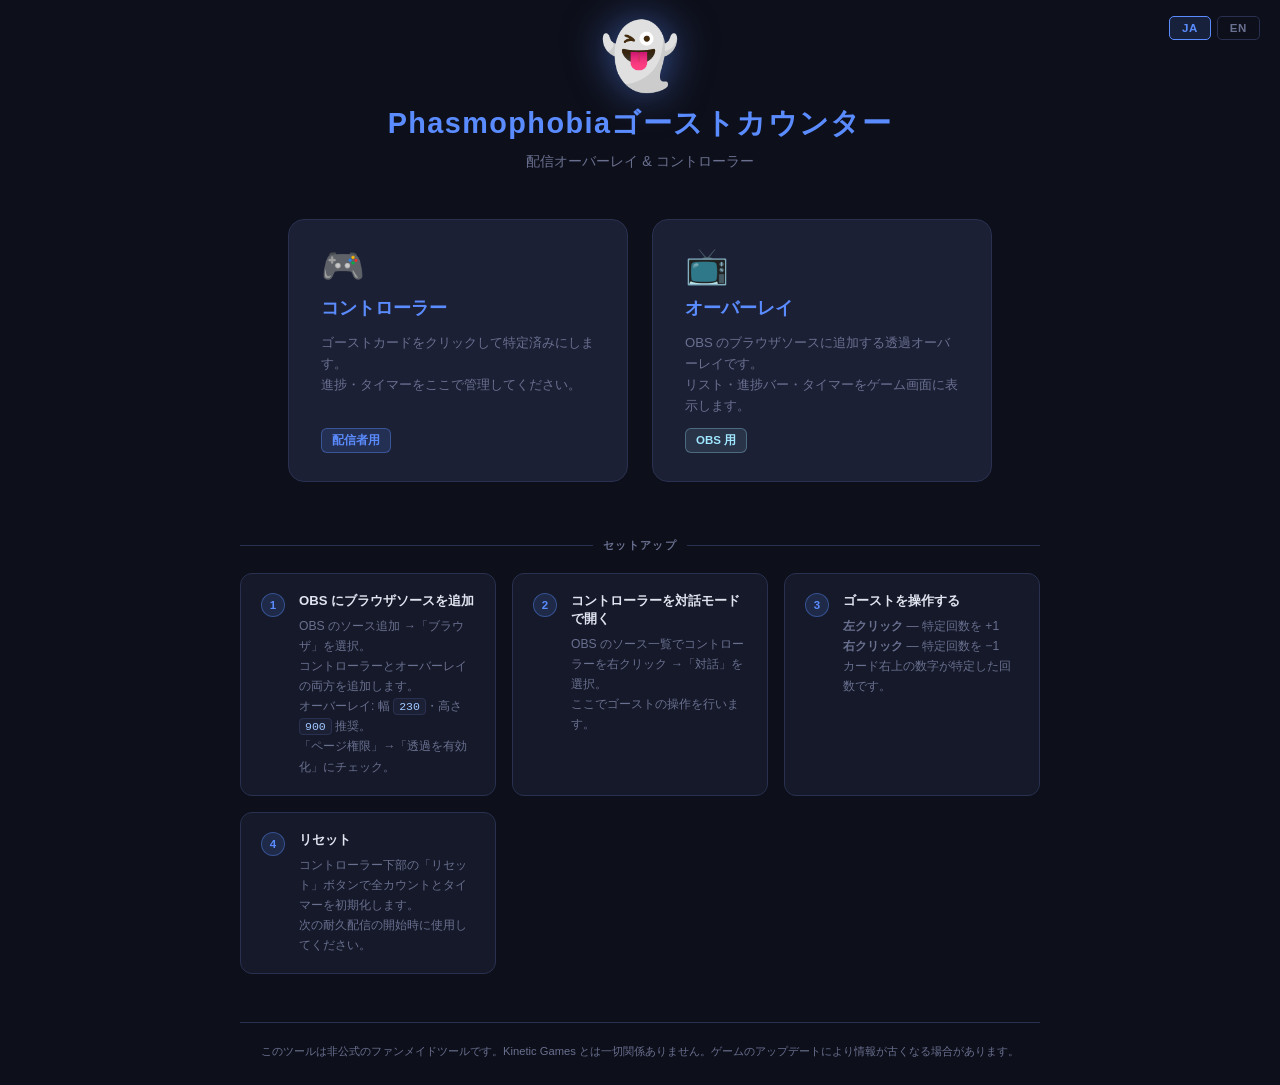
==== index.html @ 04e46573 "初期ファイルの追加" ====
<!DOCTYPE html>
<html lang="ja">
<head>
  <meta charset="UTF-8">
  <meta name="viewport" content="width=device-width, initial-scale=1.0">
  <title>Phasmophobiaゴーストカウンター</title>
  <link rel="icon" href="data:image/svg+xml,<svg xmlns='http://www.w3.org/2000/svg' viewBox='0 0 100 100'><text y='.9em' font-size='90'>👻</text></svg>">
  <link rel="stylesheet" href="css/index.css">
</head>
<body>

  <div class="lang-toggle">
    <button id="btn-ja" onclick="setLang('ja')">JA</button>
    <button id="btn-en" onclick="setLang('en')">EN</button>
  </div>

  <div class="hero">
    <div class="ghost-icon">👻</div>
    <h1 id="heroTitle">Phasmophobiaゴーストカウンター</h1>
    <p id="heroSub">配信オーバーレイ & コントローラー</p>
  </div>

  <div class="cards">
    <a href="/controller.html" class="card">
      <div class="card-icon">🎮</div>
      <div class="card-title" id="ctrlTitle">コントローラー</div>
      <div class="card-desc" id="ctrlDesc">
        ゴーストカードをクリックして特定済みにします。<br>
        進捗・タイマーをここで管理してください。
      </div>
      <span class="card-tag tag-controller" id="ctrlTag">配信者用</span>
    </a>

    <a href="/overlay.html" target="_blank" class="card">
      <div class="card-icon">📺</div>
      <div class="card-title" id="ovrlTitle">オーバーレイ</div>
      <div class="card-desc" id="ovrlDesc">
        OBS のブラウザソースに追加する透過オーバーレイです。<br>
        リスト・進捗バー・タイマーをゲーム画面に表示します。
      </div>
      <span class="card-tag tag-overlay" id="ovrlTag">OBS 用</span>
    </a>
  </div>

  <div class="setup">
    <div class="setup-title" id="setupTitle">セットアップ</div>
    <div class="setup-grid">

      <div class="step-card">
        <div class="step-num">1</div>
        <div>
          <div class="step-title" id="s1Title">OBS にブラウザソースを追加</div>
          <div class="step-body" id="s1Body">
            OBS のソース追加 →「ブラウザ」を選択。<br>
            コントローラーとオーバーレイの両方を追加します。<br>
            オーバーレイ: 幅 <code>230</code>・高さ <code>900</code> 推奨。<br>
            「ページ権限」→「透過を有効化」にチェック。
          </div>
        </div>
      </div>

      <div class="step-card">
        <div class="step-num">2</div>
        <div>
          <div class="step-title" id="s2Title">コントローラーを対話モードで開く</div>
          <div class="step-body" id="s2Body">
            OBS のソース一覧でコントローラーを右クリック →「対話」を選択。<br>
            ここでゴーストの操作を行います。
          </div>
        </div>
      </div>

      <div class="step-card">
        <div class="step-num">3</div>
        <div>
          <div class="step-title" id="s3Title">ゴーストを操作する</div>
          <div class="step-body" id="s3Body">
            <b>左クリック</b> — 特定回数を +1<br>
            <b>右クリック</b> — 特定回数を −1<br>
            カード右上の数字が特定した回数です。
          </div>
        </div>
      </div>

      <div class="step-card">
        <div class="step-num">4</div>
        <div>
          <div class="step-title" id="s4Title">リセット</div>
          <div class="step-body" id="s4Body">
            コントローラー下部の「リセット」ボタンで全カウントとタイマーを初期化します。<br>
            次の耐久配信の開始時に使用してください。
          </div>
        </div>
      </div>

    </div>
  </div>

  <footer class="disclaimer">
    <p id="disclaimerText"></p>
  </footer>

  <script>
    const STRINGS = {
      ja: {
        title:     'Phasmophobiaゴーストカウンター',
        hero:      '配信オーバーレイ & コントローラー',
        ctrlTitle: 'コントローラー',
        ctrlDesc:  'ゴーストカードをクリックして特定済みにします。<br>進捗・タイマーをここで管理してください。',
        ctrlTag:      '配信者用',
        overlayTitle: 'オーバーレイ',
        overlayDesc:  'OBS のブラウザソースに追加する透過オーバーレイです。<br>リスト・進捗バー・タイマーをゲーム画面に表示します。',
        overlayTag:   'OBS 用',
        setup:     'セットアップ',
        s1Title:   'OBS にブラウザソースを追加',
        s1Body:    'OBS のソース追加 →「ブラウザ」を選択。<br>コントローラーとオーバーレイの両方を追加します。<br>オーバーレイ: 幅 <code>230</code>・高さ <code>900</code> 推奨。<br>「ページ権限」→「透過を有効化」にチェック。',
        s2Title:   'コントローラーを対話モードで開く',
        s2Body:    'OBS のソース一覧でコントローラーを右クリック →「対話」を選択。<br>ここでゴーストの操作を行います。',
        s3Title:   'ゴーストを操作する',
        s3Body:    '<b>左クリック</b> — 特定回数を +1<br><b>右クリック</b> — 特定回数を −1<br>カード右上の数字が特定した回数です。',
        s4Title:   'リセット',
        s4Body:    'コントローラー下部の「リセット」ボタンで全カウントとタイマーを初期化します。<br>次の耐久配信の開始時に使用してください。',
        disclaimer: 'このツールは非公式のファンメイドツールです。Kinetic Games とは一切関係ありません。ゲームのアップデートにより情報が古くなる場合があります。',
      },
      en: {
        title:     'Phasmophobia Ghost Counter',
        hero:      'Streaming Overlay & Controller',
        ctrlTitle: 'Controller',
        ctrlDesc:  'Click ghost cards to mark them as identified.<br>Manage progress and timer here.',
        ctrlTag:      'For Streamer',
        overlayTitle: 'Overlay',
        overlayDesc:  'Transparent overlay to add as a browser source in OBS.<br>Displays ghost list, progress bar, and timer on your game screen.',
        overlayTag:   'For OBS',
        setup:     'Setup',
        s1Title:   'Add Browser Sources in OBS',
        s1Body:    'Add Source → Browser in OBS.<br>Add both the controller and overlay as sources.<br>Overlay: Recommended width <code>230</code>, height <code>900</code>.<br>Check "Allow transparency".',
        s2Title:   'Open Controller in Interactive Mode',
        s2Body:    'Right-click the controller source in OBS → select "Interact".<br>Use this to operate the ghost counter during your stream.',
        s3Title:   'Manage Ghosts',
        s3Body:    '<b>Left click</b> — identify +1<br><b>Right click</b> — identify −1<br>The number in the top-right corner is the count.',
        s4Title:   'Reset',
        s4Body:    'Use the Reset button at the bottom of the controller to reset all counts and timer.<br>Use at the start of each marathon stream.',
        disclaimer: 'This is an unofficial fan-made tool. Not affiliated with or endorsed by Kinetic Games. Game data may become outdated after updates.',
      },
    };

    let lang = localStorage.getItem('phasmo_lang') || 'ja';

    function applyLang() {
      const s = STRINGS[lang];
      document.documentElement.lang = lang;
      document.title = s.title;
      document.getElementById('heroTitle').textContent = s.title;
      document.getElementById('heroSub').textContent = s.hero;
      document.getElementById('ctrlTitle').textContent = s.ctrlTitle;
      document.getElementById('ctrlDesc').innerHTML = s.ctrlDesc;
      document.getElementById('ctrlTag').textContent = s.ctrlTag;
      document.getElementById('ovrlTitle').textContent = s.overlayTitle;
      document.getElementById('ovrlDesc').innerHTML = s.overlayDesc;
      document.getElementById('ovrlTag').textContent = s.overlayTag;
      document.getElementById('setupTitle').textContent = s.setup;
      document.getElementById('s1Title').textContent = s.s1Title;
      document.getElementById('s1Body').innerHTML = s.s1Body;
      document.getElementById('s2Title').textContent = s.s2Title;
      document.getElementById('s2Body').innerHTML = s.s2Body;
      document.getElementById('s3Title').textContent = s.s3Title;
      document.getElementById('s3Body').innerHTML = s.s3Body;
      document.getElementById('s4Title').textContent = s.s4Title;
      document.getElementById('s4Body').innerHTML = s.s4Body;
      document.getElementById('btn-ja').classList.toggle('active', lang === 'ja');
      document.getElementById('btn-en').classList.toggle('active', lang === 'en');

      document.getElementById('disclaimerText').textContent = s.disclaimer;
    }

    function setLang(newLang) {
      lang = newLang;
      localStorage.setItem('phasmo_lang', lang);
      applyLang();
    }

    applyLang();
  </script>

  <script data-name="BMC-Widget" data-cfasync="false" src="https://cdnjs.buymeacoffee.com/1.0.0/widget.prod.min.js" data-id="mumeiapps" data-description="Support me on Buy me a coffee!" data-message="アプリを使用していただきありがとうございます！このアプリを気に入っていただけたら、支援していただけると励みになります！Thank you for using our app!
If you like this app, your support would be greatly appreciated!" data-color="#5F7FFF" data-position="Right" data-x_margin="18" data-y_margin="18"></script>
</body>
</html>
---- css/index.css ----
*, *::before, *::after { box-sizing: border-box; margin: 0; padding: 0; }

:root {
  --bg: #0d0f1a;
  --surface: #151929;
  --surface2: #1c2035;
  --border: #2a3050;
  --accent: #5b8cff;
  --accent-glow: #3a6aff44;
  --text: #e0e4f0;
  --text-muted: #6a7090;
}

body {
  background: var(--bg);
  color: var(--text);
  font-family: 'Segoe UI', 'Hiragino Sans', sans-serif;
  min-height: 100vh;
  display: flex;
  flex-direction: column;
  align-items: center;
  justify-content: center;
  padding: 24px;
}

.lang-toggle {
  position: fixed;
  top: 16px;
  right: 20px;
  display: flex;
  align-items: center;
  gap: 6px;
}

.lang-toggle button {
  background: transparent;
  border: 1px solid var(--border);
  color: var(--text-muted);
  padding: 5px 12px;
  border-radius: 5px;
  font-size: 0.72rem;
  font-weight: 700;
  cursor: pointer;
  transition: all 0.2s;
  letter-spacing: 0.05em;
}

.lang-toggle button.active {
  background: rgba(91, 140, 255, 0.15);
  border-color: var(--accent);
  color: var(--accent);
}

.lang-toggle button:hover:not(.active) {
  border-color: var(--text-muted);
  color: var(--text);
}

.hero {
  text-align: center;
  margin-bottom: 48px;
}

.ghost-icon {
  font-size: 4rem;
  line-height: 1;
  margin-bottom: 16px;
  filter: drop-shadow(0 0 20px #5b8cff88);
}

.hero h1 {
  font-size: 1.8rem;
  font-weight: 700;
  color: var(--accent);
  letter-spacing: 0.05em;
  margin-bottom: 8px;
}

.hero p {
  font-size: 0.9rem;
  color: var(--text-muted);
}

.cards {
  display: flex;
  gap: 24px;
  flex-wrap: wrap;
  justify-content: center;
  max-width: 800px;
  width: 100%;
}

.card {
  background: var(--surface2);
  border: 1px solid var(--border);
  border-radius: 16px;
  padding: 28px 32px;
  text-decoration: none;
  color: var(--text);
  flex: 1;
  min-width: 260px;
  max-width: 340px;
  transition: all 0.2s ease;
  display: flex;
  flex-direction: column;
  gap: 12px;
}

.card:hover {
  border-color: var(--accent);
  box-shadow: 0 0 24px var(--accent-glow);
  transform: translateY(-3px);
}

.card-icon {
  font-size: 2.2rem;
  line-height: 1;
}

.card-title {
  font-size: 1.15rem;
  font-weight: 700;
  color: var(--accent);
}

.card-desc {
  font-size: 0.82rem;
  color: var(--text-muted);
  line-height: 1.6;
}

.card-tag {
  display: inline-block;
  margin-top: auto;
  padding: 4px 10px;
  border-radius: 6px;
  font-size: 0.72rem;
  font-weight: 600;
  align-self: flex-start;
}

.tag-controller {
  background: rgba(91, 140, 255, 0.15);
  border: 1px solid rgba(91, 140, 255, 0.4);
  color: var(--accent);
}

.tag-overlay {
  background: rgba(160, 232, 255, 0.1);
  border: 1px solid rgba(160, 232, 255, 0.3);
  color: #a0e8ff;
}

.setup {
  margin-top: 56px;
  max-width: 800px;
  width: 100%;
}

.setup-title {
  font-size: 0.7rem;
  font-weight: 700;
  letter-spacing: 0.12em;
  text-transform: uppercase;
  color: var(--text-muted);
  margin-bottom: 20px;
  display: flex;
  align-items: center;
  gap: 10px;
}

.setup-title::before,
.setup-title::after {
  content: '';
  flex: 1;
  height: 1px;
  background: var(--border);
}

.setup-grid {
  display: grid;
  grid-template-columns: repeat(auto-fill, minmax(220px, 1fr));
  gap: 16px;
}

.step-card {
  background: var(--surface);
  border: 1px solid var(--border);
  border-radius: 12px;
  padding: 18px 20px;
  display: flex;
  gap: 14px;
}

.step-num {
  width: 24px;
  height: 24px;
  border-radius: 50%;
  background: rgba(91, 140, 255, 0.15);
  border: 1px solid rgba(91, 140, 255, 0.4);
  color: var(--accent);
  font-size: 0.72rem;
  font-weight: 700;
  display: flex;
  align-items: center;
  justify-content: center;
  flex-shrink: 0;
  margin-top: 1px;
}

.step-title {
  font-size: 0.82rem;
  font-weight: 700;
  color: var(--text);
  margin-bottom: 6px;
}

.step-body {
  font-size: 0.76rem;
  color: var(--text-muted);
  line-height: 1.65;
}

.step-body code {
  background: var(--surface2);
  border: 1px solid var(--border);
  border-radius: 4px;
  padding: 1px 5px;
  font-family: 'Consolas', 'Courier New', monospace;
  font-size: 0.72rem;
  color: #a0c8ff;
}

.disclaimer {
  margin-top: 48px;
  padding-top: 20px;
  border-top: 1px solid var(--border);
  max-width: 800px;
  width: 100%;
  text-align: center;
}

.disclaimer p {
  font-size: 0.7rem;
  color: var(--text-muted);
  line-height: 1.6;
}
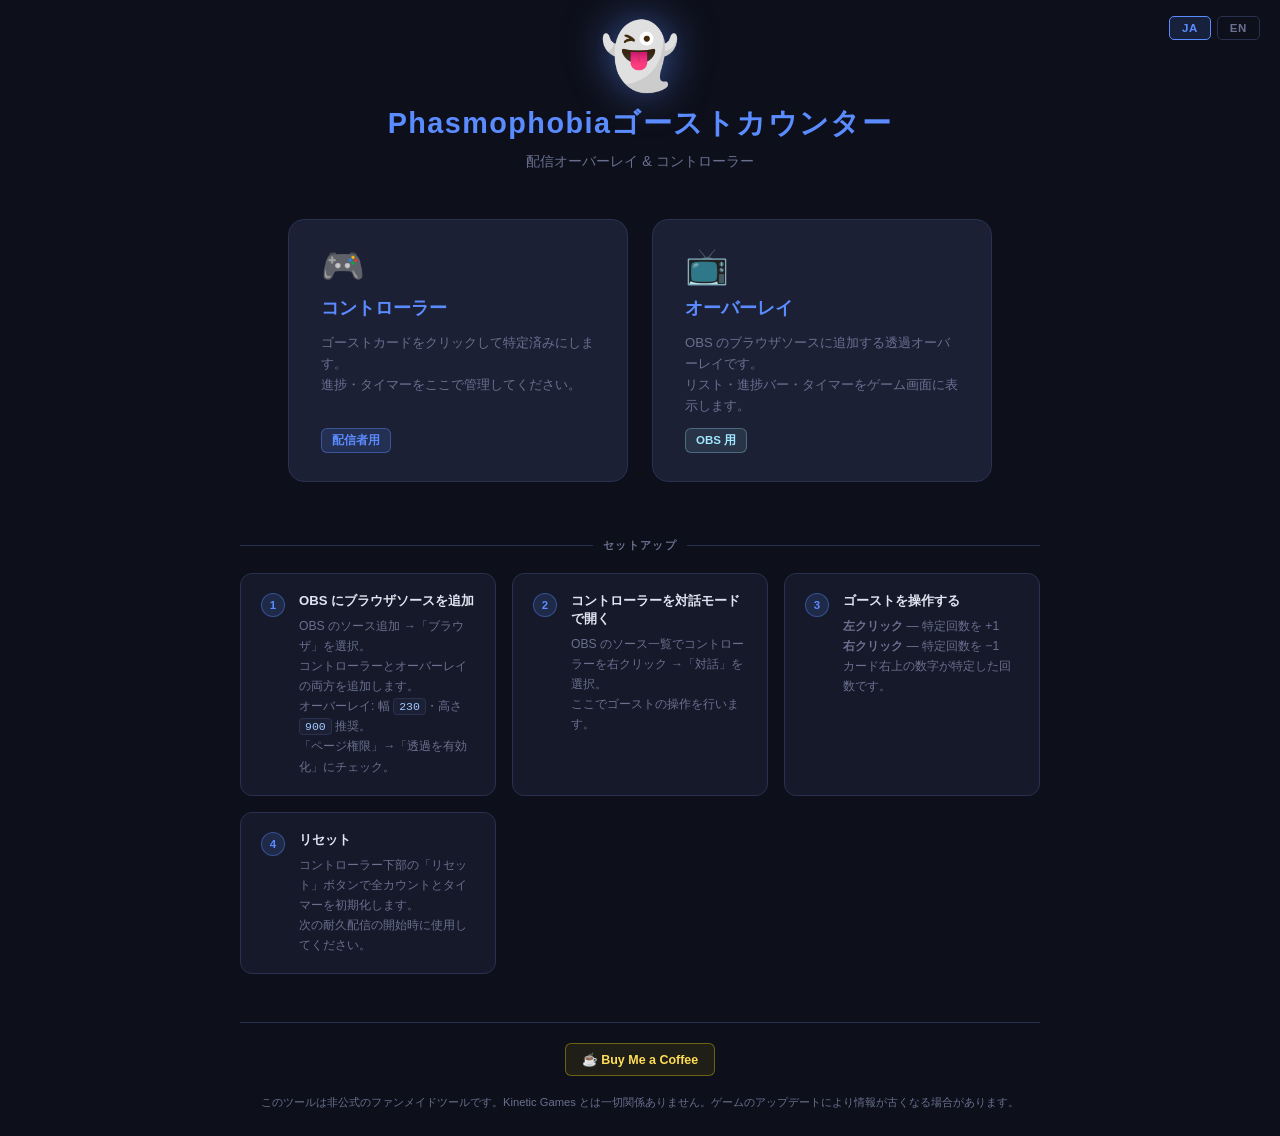
==== commit beca5865: "Buy me a coffeeウィジェットからボタンに変更" ====
--- a/index.html
+++ b/index.html
@@ -97,6 +97,7 @@
   </div>
 
   <footer class="disclaimer">
+    <a href="https://www.buymeacoffee.com/mumeiapps" target="_blank" rel="noopener" class="btn-coffee">☕ Buy Me a Coffee</a>
     <p id="disclaimerText"></p>
   </footer>
 
@@ -181,8 +182,5 @@
 
     applyLang();
   </script>
-
-  <script data-name="BMC-Widget" data-cfasync="false" src="https://cdnjs.buymeacoffee.com/1.0.0/widget.prod.min.js" data-id="mumeiapps" data-description="Support me on Buy me a coffee!" data-message="アプリを使用していただきありがとうございます！このアプリを気に入っていただけたら、支援していただけると励みになります！Thank you for using our app!
-If you like this app, your support would be greatly appreciated!" data-color="#5F7FFF" data-position="Right" data-x_margin="18" data-y_margin="18"></script>
 </body>
 </html>
--- a/css/index.css
+++ b/css/index.css
@@ -245,3 +245,25 @@
   color: var(--text-muted);
   line-height: 1.6;
 }
+
+.btn-coffee {
+  display: inline-flex;
+  align-items: center;
+  gap: 6px;
+  margin-bottom: 18px;
+  padding: 8px 16px;
+  border-radius: 6px;
+  font-size: 0.78rem;
+  font-weight: 600;
+  color: #ffdd57;
+  background: rgba(255, 221, 0, 0.08);
+  border: 1px solid rgba(255, 221, 0, 0.35);
+  text-decoration: none;
+  transition: all 0.2s;
+}
+
+.btn-coffee:hover {
+  background: rgba(255, 221, 0, 0.15);
+  border-color: #ffdd00;
+  color: #fff0a0;
+}
